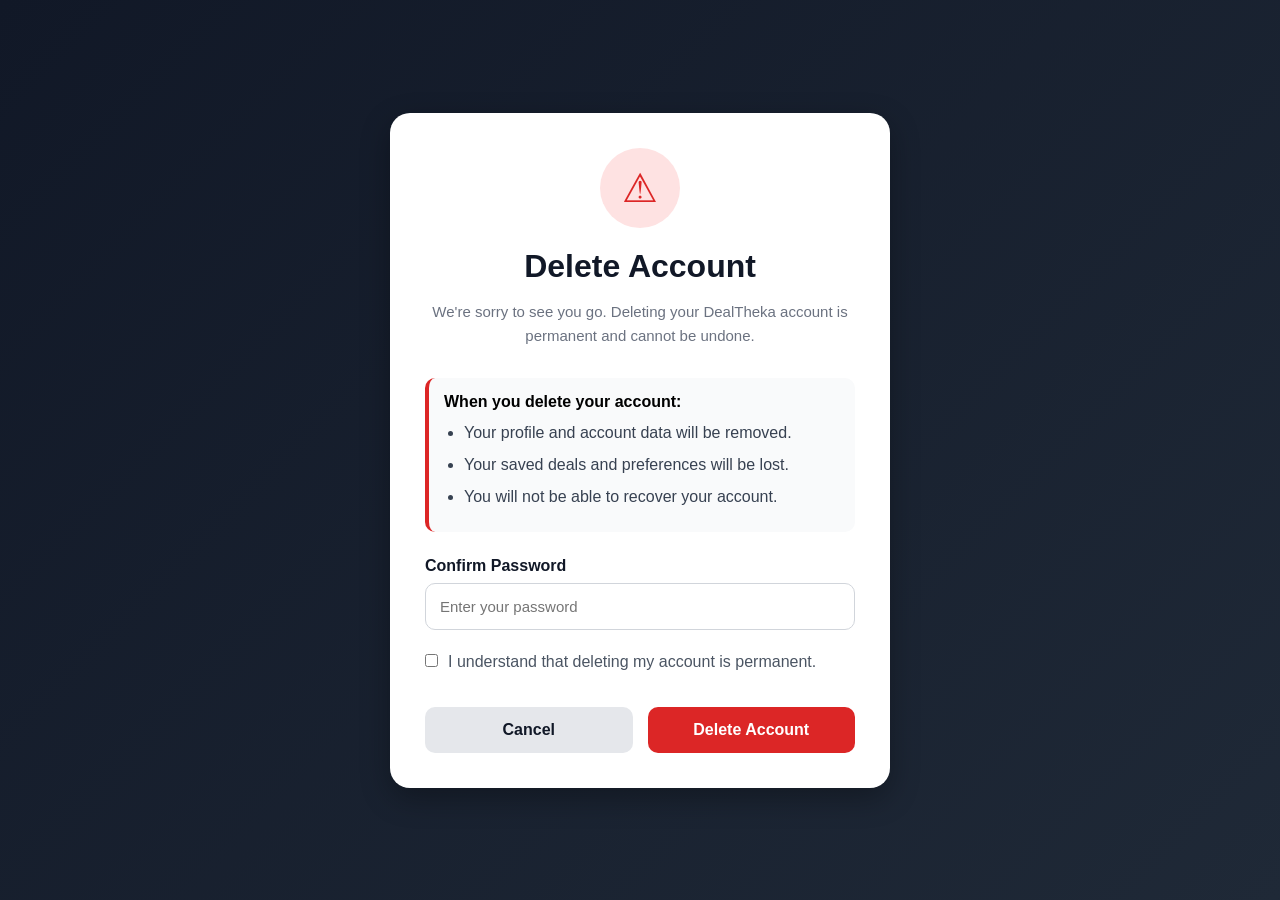
==== help&support.html @ 35cdc183 "Add account deletion page This page allows users to delete their DealTheka account with a confirmati" ====
<!DOCTYPE html>
<html lang="en">
<head>
  <meta charset="UTF-8" />
  <meta name="viewport" content="width=device-width, initial-scale=1.0"/>
  <title>Delete Account - DealTheka</title>

  <style>
    *{
      margin:0;
      padding:0;
      box-sizing:border-box;
      font-family: Arial, Helvetica, sans-serif;
    }

    body{
      min-height:100vh;
      display:flex;
      justify-content:center;
      align-items:center;
      background: linear-gradient(135deg, #111827, #1f2937);
      padding:20px;
    }

    .container{
      width:100%;
      max-width:500px;
      background:#ffffff;
      border-radius:20px;
      padding:35px;
      box-shadow:0 10px 30px rgba(0,0,0,0.3);
      animation: fadeIn 0.5s ease;
    }

    @keyframes fadeIn{
      from{
        opacity:0;
        transform:translateY(20px);
      }
      to{
        opacity:1;
        transform:translateY(0);
      }
    }

    .warning-icon{
      width:80px;
      height:80px;
      background:#fee2e2;
      color:#dc2626;
      border-radius:50%;
      display:flex;
      justify-content:center;
      align-items:center;
      font-size:40px;
      margin:0 auto 20px;
    }

    h1{
      text-align:center;
      color:#111827;
      margin-bottom:15px;
      font-size:32px;
    }

    .subtitle{
      text-align:center;
      color:#6b7280;
      line-height:1.6;
      margin-bottom:30px;
      font-size:15px;
    }

    .info-box{
      background:#f9fafb;
      border-left:4px solid #dc2626;
      padding:15px;
      border-radius:10px;
      margin-bottom:25px;
    }

    .info-box ul{
      margin-left:20px;
      margin-top:10px;
      color:#374151;
    }

    .info-box li{
      margin-bottom:8px;
      line-height:1.5;
    }

    .input-group{
      margin-bottom:20px;
    }

    label{
      display:block;
      margin-bottom:8px;
      color:#111827;
      font-weight:bold;
    }

    input{
      width:100%;
      padding:14px;
      border:1px solid #d1d5db;
      border-radius:10px;
      font-size:15px;
      outline:none;
      transition:0.3s;
    }

    input:focus{
      border-color:#2563eb;
      box-shadow:0 0 0 3px rgba(37,99,235,0.1);
    }

    .checkbox{
      display:flex;
      align-items:flex-start;
      gap:10px;
      margin-bottom:25px;
    }

    .checkbox input{
      width:auto;
      margin-top:4px;
    }

    .checkbox label{
      font-weight:normal;
      color:#4b5563;
      line-height:1.5;
    }

    .btn-group{
      display:flex;
      gap:15px;
    }

    button{
      flex:1;
      padding:14px;
      border:none;
      border-radius:10px;
      cursor:pointer;
      font-size:16px;
      font-weight:bold;
      transition:0.3s;
    }

    .cancel-btn{
      background:#e5e7eb;
      color:#111827;
    }

    .cancel-btn:hover{
      background:#d1d5db;
    }

    .delete-btn{
      background:#dc2626;
      color:white;
    }

    .delete-btn:hover{
      background:#b91c1c;
    }

    .success-message{
      display:none;
      margin-top:20px;
      background:#dcfce7;
      color:#166534;
      padding:15px;
      border-radius:10px;
      text-align:center;
      font-weight:bold;
    }

    @media(max-width:600px){
      .container{
        padding:25px 20px;
      }

      h1{
        font-size:26px;
      }

      .btn-group{
        flex-direction:column;
      }

      button{
        width:100%;
      }
    }
  </style>
</head>
<body>

  <div class="container">

    <div class="warning-icon">
      ⚠
    </div>

    <h1>Delete Account</h1>

    <p class="subtitle">
      We're sorry to see you go. Deleting your DealTheka account is permanent and cannot be undone.
    </p>

    <div class="info-box">
      <strong>When you delete your account:</strong>

      <ul>
        <li>Your profile and account data will be removed.</li>
        <li>Your saved deals and preferences will be lost.</li>
        <li>You will not be able to recover your account.</li>
      </ul>
    </div>

    <div class="input-group">
      <label for="password">Confirm Password</label>
      <input type="password" id="password" placeholder="Enter your password">
    </div>

    <div class="checkbox">
      <input type="checkbox" id="confirmCheck">
      <label for="confirmCheck">
        I understand that deleting my account is permanent.
      </label>
    </div>

    <div class="btn-group">
      <button class="cancel-btn" onclick="goBack()">
        Cancel
      </button>

      <button class="delete-btn" onclick="deleteAccount()">
        Delete Account
      </button>
    </div>

    <div class="success-message" id="successMessage">
      Your account has been deleted successfully.
    </div>

  </div>

  <script>
    function goBack(){
      alert("Redirecting back...");
      // window.history.back();
    }

    function deleteAccount(){

      const password = document.getElementById("password").value;
      const checkbox = document.getElementById("confirmCheck").checked;
      const successMessage = document.getElementById("successMessage");

      if(password.trim() === ""){
        alert("Please enter your password.");
        return;
      }

      if(!checkbox){
        alert("Please confirm before deleting your account.");
        return;
      }

      let confirmDelete = confirm(
        "Are you sure you want to permanently delete your account?"
      );

      if(confirmDelete){
        successMessage.style.display = "block";

        // API CALL HERE
        // fetch('/delete-account', { method: 'POST' })

        setTimeout(() => {
          alert("Account deleted.");
        }, 1000);
      }
    }
  </script>

</body>
</html>
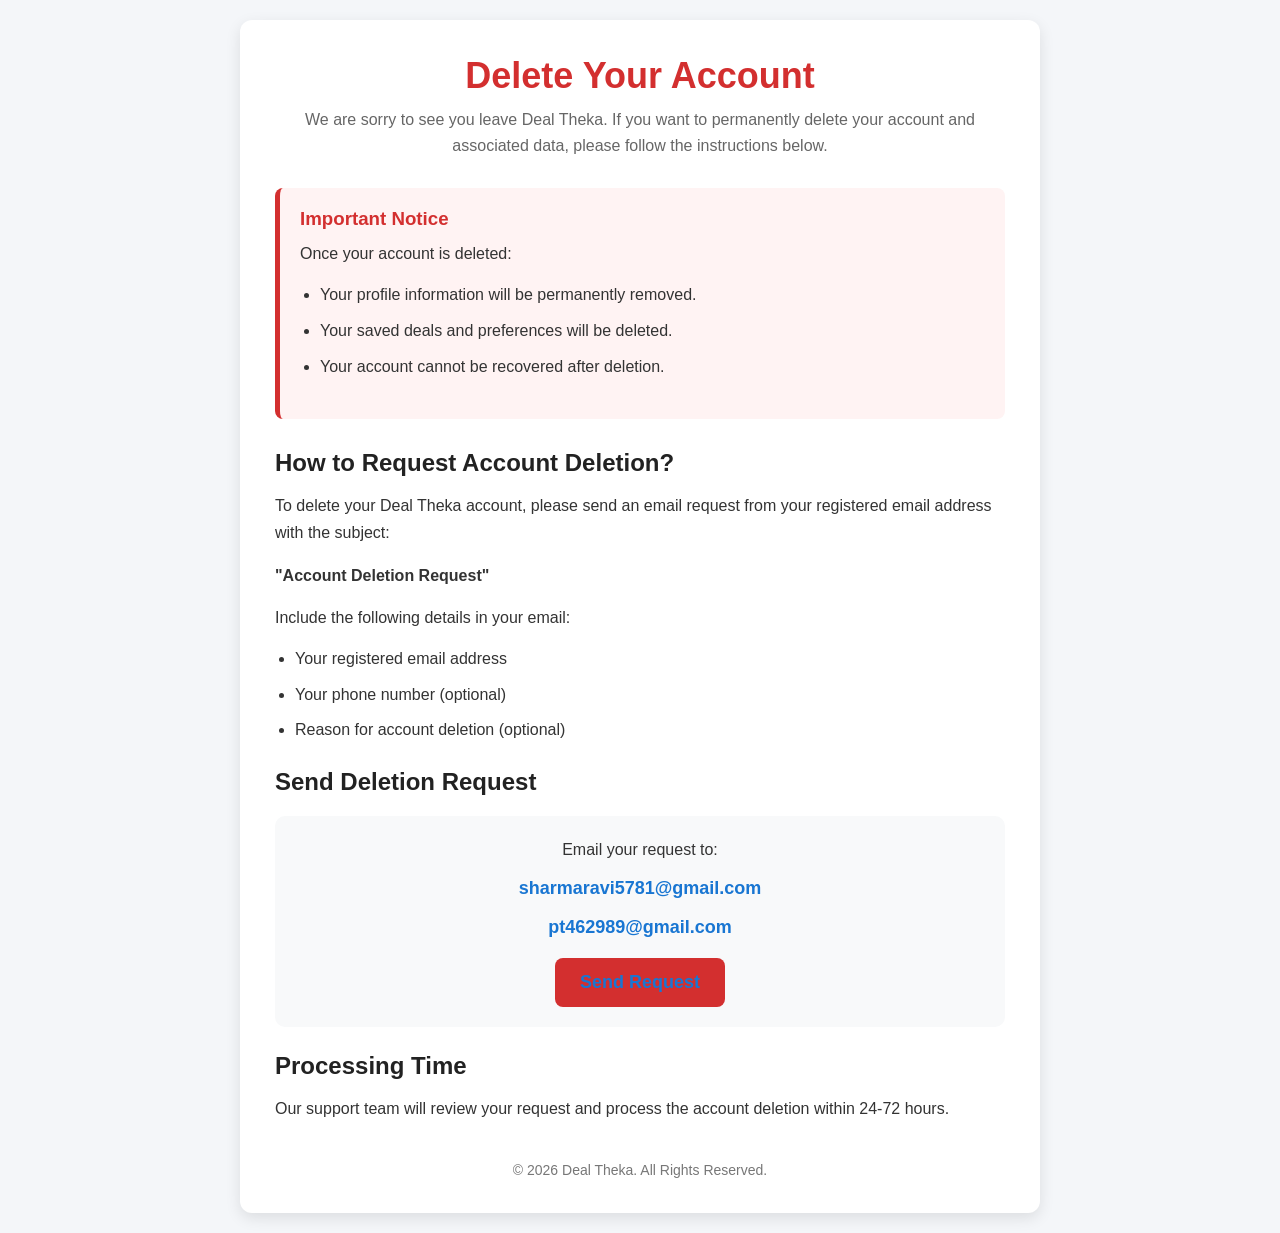
==== commit e7828bcf: "Refactor delete account page layout and styles Updated the styling and structure of the delete accou" ====
--- a/help&support.html
+++ b/help&support.html
@@ -1,293 +1,234 @@
 <!DOCTYPE html>
 <html lang="en">
 <head>
-  <meta charset="UTF-8" />
-  <meta name="viewport" content="width=device-width, initial-scale=1.0"/>
-  <title>Delete Account - DealTheka</title>
-
-  <style>
-    *{
-      margin:0;
-      padding:0;
-      box-sizing:border-box;
-      font-family: Arial, Helvetica, sans-serif;
-    }
-
-    body{
-      min-height:100vh;
-      display:flex;
-      justify-content:center;
-      align-items:center;
-      background: linear-gradient(135deg, #111827, #1f2937);
-      padding:20px;
-    }
-
-    .container{
-      width:100%;
-      max-width:500px;
-      background:#ffffff;
-      border-radius:20px;
-      padding:35px;
-      box-shadow:0 10px 30px rgba(0,0,0,0.3);
-      animation: fadeIn 0.5s ease;
-    }
-
-    @keyframes fadeIn{
-      from{
-        opacity:0;
-        transform:translateY(20px);
-      }
-      to{
-        opacity:1;
-        transform:translateY(0);
-      }
-    }
-
-    .warning-icon{
-      width:80px;
-      height:80px;
-      background:#fee2e2;
-      color:#dc2626;
-      border-radius:50%;
-      display:flex;
-      justify-content:center;
-      align-items:center;
-      font-size:40px;
-      margin:0 auto 20px;
-    }
-
-    h1{
-      text-align:center;
-      color:#111827;
-      margin-bottom:15px;
-      font-size:32px;
-    }
-
-    .subtitle{
-      text-align:center;
-      color:#6b7280;
-      line-height:1.6;
-      margin-bottom:30px;
-      font-size:15px;
-    }
-
-    .info-box{
-      background:#f9fafb;
-      border-left:4px solid #dc2626;
-      padding:15px;
-      border-radius:10px;
-      margin-bottom:25px;
-    }
-
-    .info-box ul{
-      margin-left:20px;
-      margin-top:10px;
-      color:#374151;
-    }
-
-    .info-box li{
-      margin-bottom:8px;
-      line-height:1.5;
-    }
-
-    .input-group{
-      margin-bottom:20px;
-    }
-
-    label{
-      display:block;
-      margin-bottom:8px;
-      color:#111827;
-      font-weight:bold;
-    }
-
-    input{
-      width:100%;
-      padding:14px;
-      border:1px solid #d1d5db;
-      border-radius:10px;
-      font-size:15px;
-      outline:none;
-      transition:0.3s;
-    }
-
-    input:focus{
-      border-color:#2563eb;
-      box-shadow:0 0 0 3px rgba(37,99,235,0.1);
-    }
-
-    .checkbox{
-      display:flex;
-      align-items:flex-start;
-      gap:10px;
-      margin-bottom:25px;
-    }
-
-    .checkbox input{
-      width:auto;
-      margin-top:4px;
-    }
-
-    .checkbox label{
-      font-weight:normal;
-      color:#4b5563;
-      line-height:1.5;
-    }
-
-    .btn-group{
-      display:flex;
-      gap:15px;
-    }
-
-    button{
-      flex:1;
-      padding:14px;
-      border:none;
-      border-radius:10px;
-      cursor:pointer;
-      font-size:16px;
-      font-weight:bold;
-      transition:0.3s;
-    }
-
-    .cancel-btn{
-      background:#e5e7eb;
-      color:#111827;
-    }
-
-    .cancel-btn:hover{
-      background:#d1d5db;
-    }
-
-    .delete-btn{
-      background:#dc2626;
-      color:white;
-    }
-
-    .delete-btn:hover{
-      background:#b91c1c;
-    }
-
-    .success-message{
-      display:none;
-      margin-top:20px;
-      background:#dcfce7;
-      color:#166534;
-      padding:15px;
-      border-radius:10px;
-      text-align:center;
-      font-weight:bold;
-    }
-
-    @media(max-width:600px){
-      .container{
-        padding:25px 20px;
-      }
-
-      h1{
-        font-size:26px;
-      }
-
-      .btn-group{
-        flex-direction:column;
-      }
-
-      button{
-        width:100%;
-      }
-    }
-  </style>
+    <meta charset="UTF-8" />
+    <meta name="viewport" content="width=device-width, initial-scale=1.0"/>
+    <title>Delete Account - Deal Theka</title>
+
+    <style>
+
+        *{
+            margin:0;
+            padding:0;
+            box-sizing:border-box;
+            font-family: Arial, sans-serif;
+        }
+
+        body{
+            background:#f4f6f9;
+            padding:20px;
+            color:#333;
+        }
+
+        .container{
+            max-width:800px;
+            margin:auto;
+            background:#fff;
+            padding:35px;
+            border-radius:12px;
+            box-shadow:0 5px 15px rgba(0,0,0,0.1);
+        }
+
+        .header{
+            text-align:center;
+            margin-bottom:30px;
+        }
+
+        .header h1{
+            color:#d32f2f;
+            margin-bottom:10px;
+            font-size:36px;
+        }
+
+        .header p{
+            color:#666;
+            line-height:1.6;
+        }
+
+        .warning-box{
+            background:#fff3f3;
+            border-left:5px solid #d32f2f;
+            padding:20px;
+            border-radius:8px;
+            margin-bottom:30px;
+        }
+
+        .warning-box h3{
+            color:#d32f2f;
+            margin-bottom:10px;
+        }
+
+        h2{
+            margin-top:25px;
+            margin-bottom:15px;
+            color:#222;
+        }
+
+        p{
+            line-height:1.7;
+            margin-bottom:15px;
+        }
+
+        ul{
+            padding-left:20px;
+            margin-bottom:20px;
+        }
+
+        ul li{
+            margin-bottom:10px;
+            line-height:1.6;
+        }
+
+        .email-box{
+            background:#f8f9fa;
+            padding:20px;
+            border-radius:10px;
+            margin-top:20px;
+            text-align:center;
+        }
+
+        .email-box a{
+            color:#1976d2;
+            font-size:18px;
+            font-weight:bold;
+            text-decoration:none;
+        }
+
+        .email-box a:hover{
+            text-decoration:underline;
+        }
+
+        .footer{
+            margin-top:40px;
+            text-align:center;
+            color:#777;
+            font-size:14px;
+        }
+
+        .delete-btn{
+            display:inline-block;
+            margin-top:20px;
+            background:#d32f2f;
+            color:#fff;
+            padding:14px 25px;
+            border-radius:8px;
+            text-decoration:none;
+            transition:0.3s;
+            font-weight:bold;
+        }
+
+        .delete-btn:hover{
+            background:#b71c1c;
+        }
+
+        @media(max-width:768px){
+
+            .container{
+                padding:25px 20px;
+            }
+
+            .header h1{
+                font-size:28px;
+            }
+
+            .email-box a{
+                font-size:16px;
+                word-break:break-word;
+            }
+
+        }
+
+    </style>
 </head>
+
 <body>
 
-  <div class="container">
-
-    <div class="warning-icon">
-      ⚠
+    <div class="container">
+
+        <div class="header">
+            <h1>Delete Your Account</h1>
+
+            <p>
+                We are sorry to see you leave Deal Theka.
+                If you want to permanently delete your account and associated data,
+                please follow the instructions below.
+            </p>
+        </div>
+
+        <div class="warning-box">
+
+            <h3>Important Notice</h3>
+
+            <p>
+                Once your account is deleted:
+            </p>
+
+            <ul>
+                <li>Your profile information will be permanently removed.</li>
+                <li>Your saved deals and preferences will be deleted.</li>
+                <li>Your account cannot be recovered after deletion.</li>
+            </ul>
+
+        </div>
+
+        <h2>How to Request Account Deletion?</h2>
+
+        <p>
+            To delete your Deal Theka account, please send an email request
+            from your registered email address with the subject:
+        </p>
+
+        <p>
+            <strong>"Account Deletion Request"</strong>
+        </p>
+
+        <p>
+            Include the following details in your email:
+        </p>
+
+        <ul>
+            <li>Your registered email address</li>
+            <li>Your phone number (optional)</li>
+            <li>Reason for account deletion (optional)</li>
+        </ul>
+
+        <h2>Send Deletion Request</h2>
+
+        <div class="email-box">
+
+            <p>Email your request to:</p>
+
+            <a href="mailto:sharmaravi5781@gmail.com">
+                sharmaravi5781@gmail.com
+            </a>
+
+            <br><br>
+
+            <a href="mailto:pt462989@gmail.com">
+                pt462989@gmail.com
+            </a>
+
+            <br>
+
+            <a class="delete-btn"
+               href="mailto:sharmaravi5781@gmail.com?subject=Account%20Deletion%20Request">
+               Send Request
+            </a>
+
+        </div>
+
+        <h2>Processing Time</h2>
+
+        <p>
+            Our support team will review your request and process the account
+            deletion within 24-72 hours.
+        </p>
+
+        <div class="footer">
+            © 2026 Deal Theka. All Rights Reserved.
+        </div>
+
     </div>
-
-    <h1>Delete Account</h1>
-
-    <p class="subtitle">
-      We're sorry to see you go. Deleting your DealTheka account is permanent and cannot be undone.
-    </p>
-
-    <div class="info-box">
-      <strong>When you delete your account:</strong>
-
-      <ul>
-        <li>Your profile and account data will be removed.</li>
-        <li>Your saved deals and preferences will be lost.</li>
-        <li>You will not be able to recover your account.</li>
-      </ul>
-    </div>
-
-    <div class="input-group">
-      <label for="password">Confirm Password</label>
-      <input type="password" id="password" placeholder="Enter your password">
-    </div>
-
-    <div class="checkbox">
-      <input type="checkbox" id="confirmCheck">
-      <label for="confirmCheck">
-        I understand that deleting my account is permanent.
-      </label>
-    </div>
-
-    <div class="btn-group">
-      <button class="cancel-btn" onclick="goBack()">
-        Cancel
-      </button>
-
-      <button class="delete-btn" onclick="deleteAccount()">
-        Delete Account
-      </button>
-    </div>
-
-    <div class="success-message" id="successMessage">
-      Your account has been deleted successfully.
-    </div>
-
-  </div>
-
-  <script>
-    function goBack(){
-      alert("Redirecting back...");
-      // window.history.back();
-    }
-
-    function deleteAccount(){
-
-      const password = document.getElementById("password").value;
-      const checkbox = document.getElementById("confirmCheck").checked;
-      const successMessage = document.getElementById("successMessage");
-
-      if(password.trim() === ""){
-        alert("Please enter your password.");
-        return;
-      }
-
-      if(!checkbox){
-        alert("Please confirm before deleting your account.");
-        return;
-      }
-
-      let confirmDelete = confirm(
-        "Are you sure you want to permanently delete your account?"
-      );
-
-      if(confirmDelete){
-        successMessage.style.display = "block";
-
-        // API CALL HERE
-        // fetch('/delete-account', { method: 'POST' })
-
-        setTimeout(() => {
-          alert("Account deleted.");
-        }, 1000);
-      }
-    }
-  </script>
 
 </body>
 </html>
